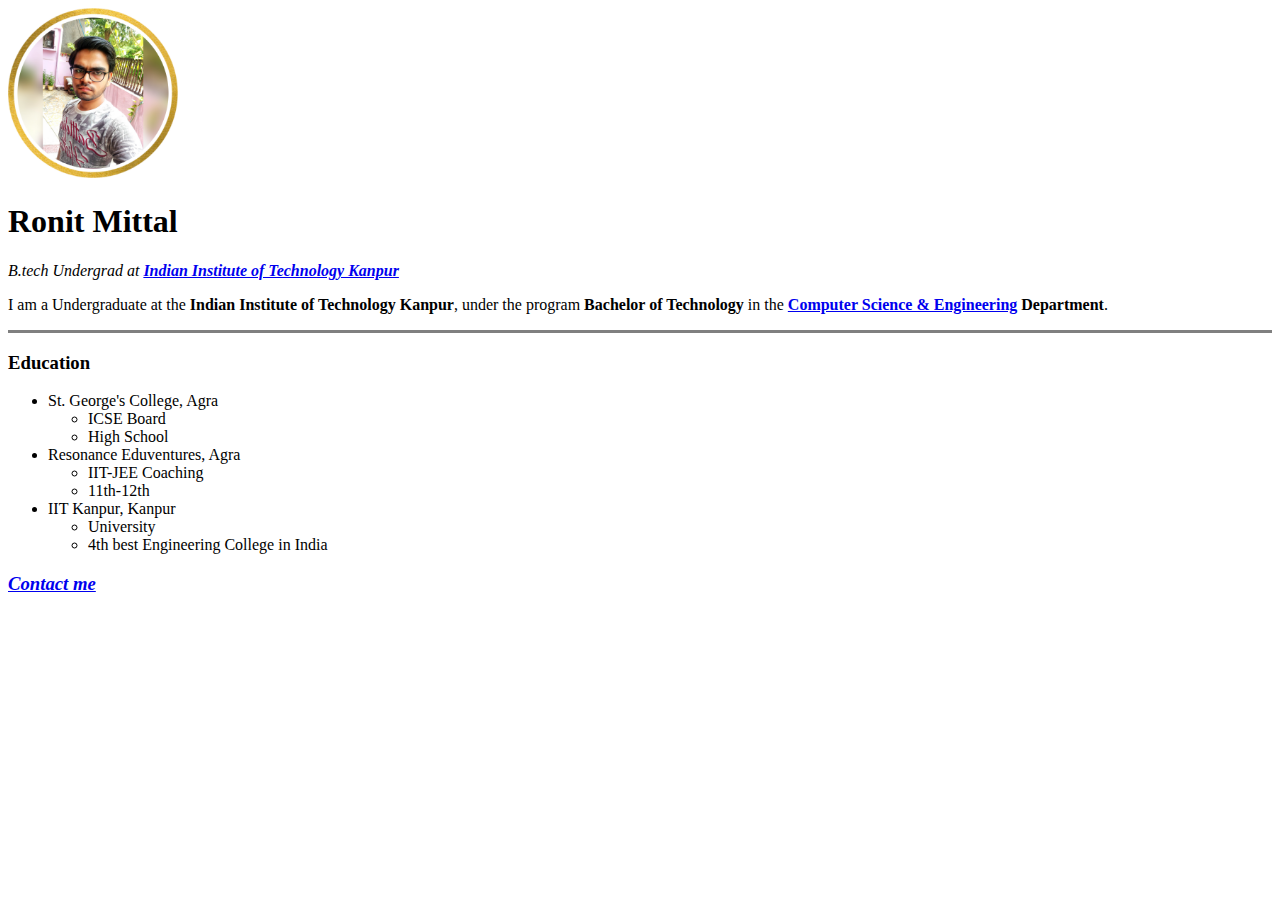
==== index.html @ f9c942b4 "Rename home_page.html to index.html" ====
<!DOCTYPE html>
<html>
  <head>
    <meta charset="utf-8" />
    <title>Ronit's Personal Site</title>
  </head>
  <body>
    <img src="images/ronit.png" 
    alt="Ronit Mittal's Profile Picture"
    height="170"
    width="170">
    <h1>Ronit Mittal</h1>
    <p><em>B.tech Undergrad at <strong><a href="https://www.iitk.ac.in/">Indian Institute of Technology Kanpur</a></strong></em></p>
    <p>I am a Undergraduate at the <strong>Indian Institute of Technology Kanpur</strong>, under the program <strong>Bachelor of Technology</strong> in the <strong><a href="https://www.cse.iitk.ac.in/">Computer Science & Engineering</a> Department</strong>.</p>
    <hr size="3" noshade>
    <h3>Education</h3>
    <ul>
      <li>St. George's College, Agra</li>
      <ul>
        <li>ICSE Board</li>
        <li>High School</li>
      </ul>
      <li>Resonance Eduventures, Agra</li>
      <ul>
        <li>IIT-JEE Coaching</li>
        <li>11th-12th</li>
      </ul>
      <li>IIT Kanpur, Kanpur</li>
      <ul>
        <li>University</li>
        <li>4th best Engineering College in India</li>
      </ul>
    </ul >
    <a href="contact_me.html"><h3><em>Contact me</em></h3></a>
  </body>
</html>
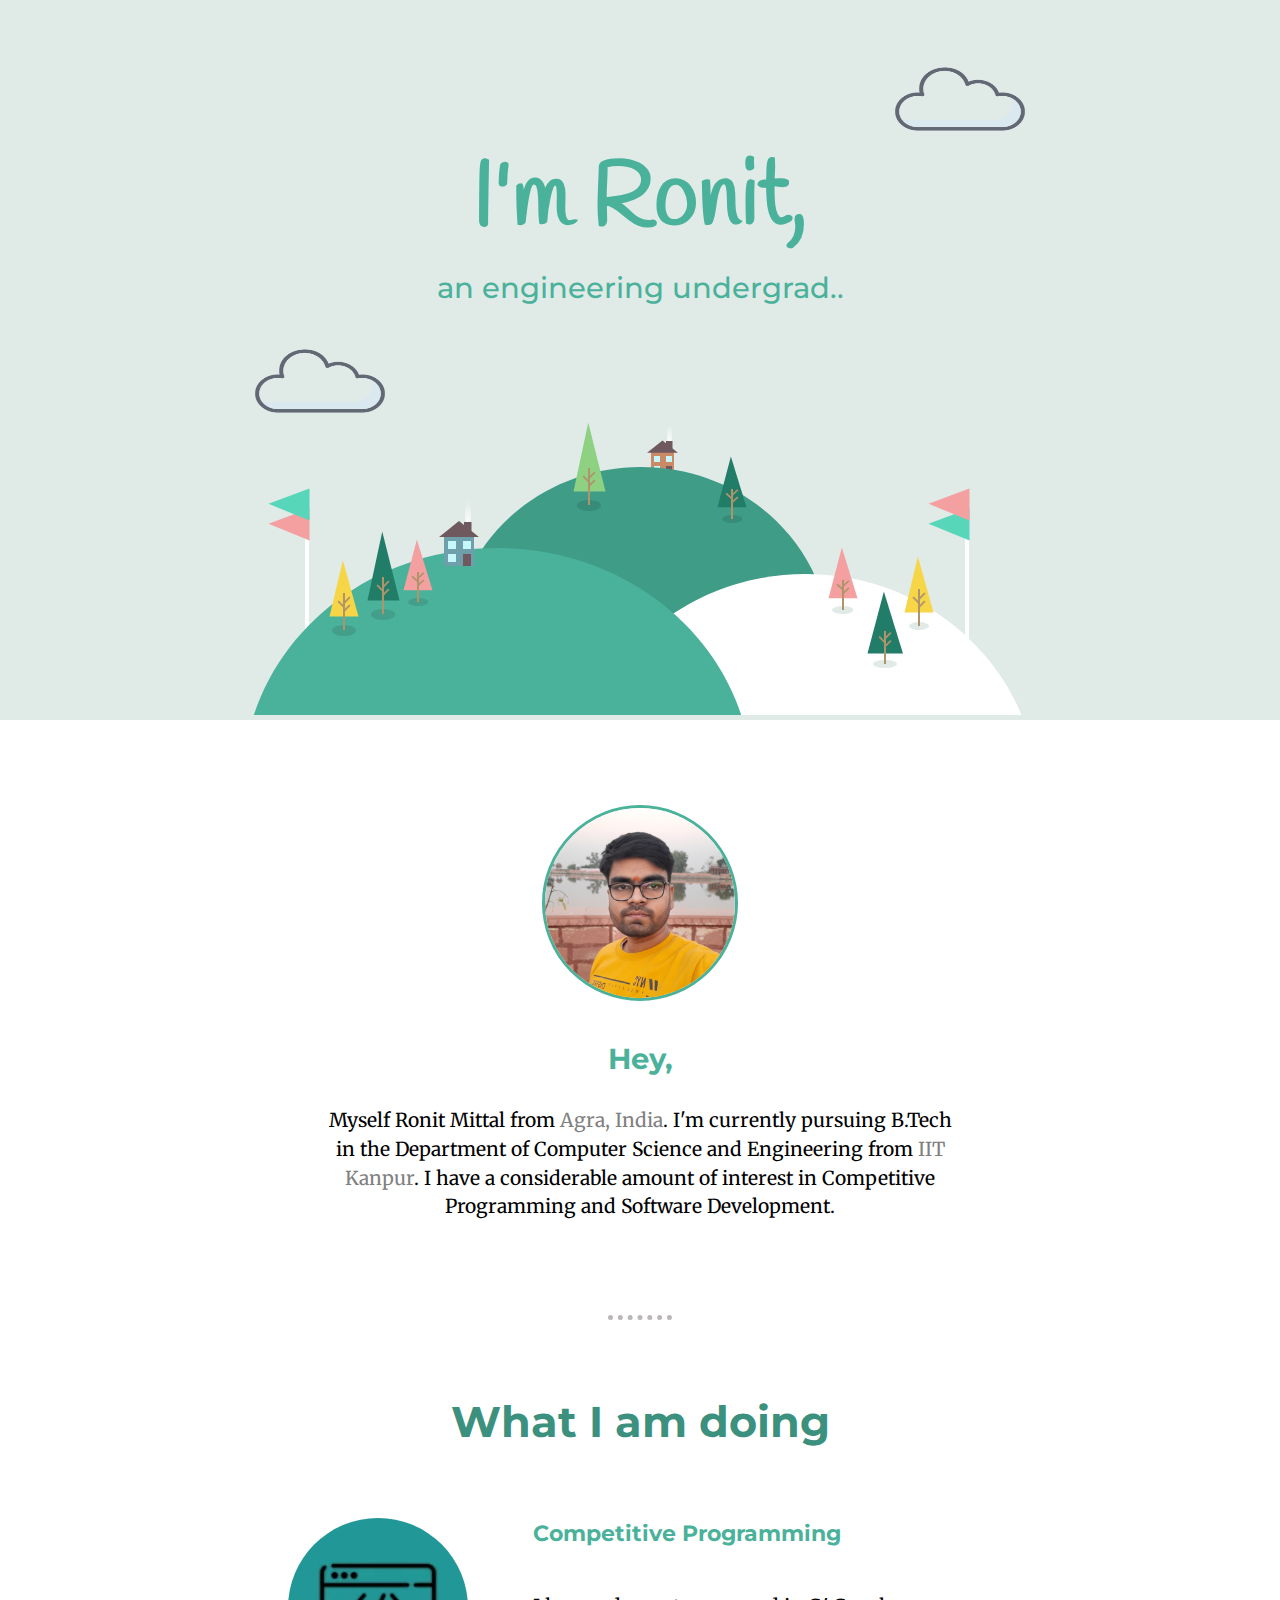
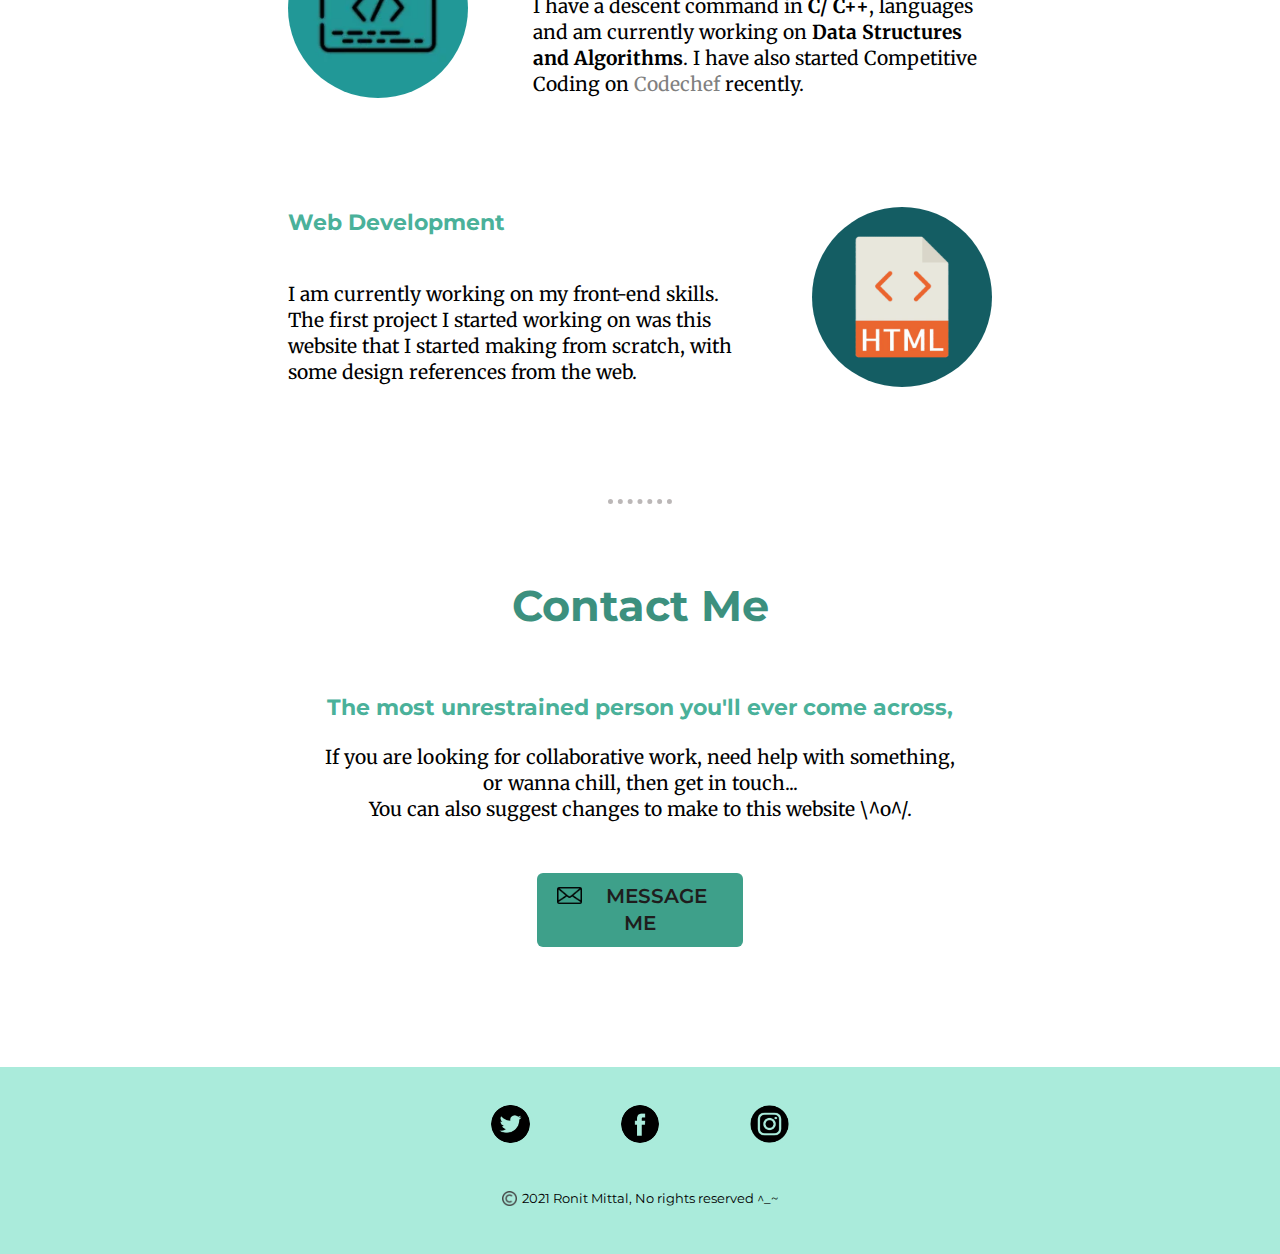
==== commit d3dbfcc7: "Add files via upload" ====
--- a/index.html
+++ b/index.html
@@ -1,36 +1,68 @@
 <!DOCTYPE html>
-<html>
-  <head>
-    <meta charset="utf-8" />
-    <title>Ronit's Personal Site</title>
-  </head>
-  <body>
-    <img src="images/ronit.png" 
-    alt="Ronit Mittal's Profile Picture"
-    height="170"
-    width="170">
-    <h1>Ronit Mittal</h1>
-    <p><em>B.tech Undergrad at <strong><a href="https://www.iitk.ac.in/">Indian Institute of Technology Kanpur</a></strong></em></p>
-    <p>I am a Undergraduate at the <strong>Indian Institute of Technology Kanpur</strong>, under the program <strong>Bachelor of Technology</strong> in the <strong><a href="https://www.cse.iitk.ac.in/">Computer Science & Engineering</a> Department</strong>.</p>
-    <hr size="3" noshade>
-    <h3>Education</h3>
-    <ul>
-      <li>St. George's College, Agra</li>
-      <ul>
-        <li>ICSE Board</li>
-        <li>High School</li>
-      </ul>
-      <li>Resonance Eduventures, Agra</li>
-      <ul>
-        <li>IIT-JEE Coaching</li>
-        <li>11th-12th</li>
-      </ul>
-      <li>IIT Kanpur, Kanpur</li>
-      <ul>
-        <li>University</li>
-        <li>4th best Engineering College in India</li>
-      </ul>
-    </ul >
-    <a href="contact_me.html"><h3><em>Contact me</em></h3></a>
-  </body>
-</html>
+<html lang="en">
+<head>
+    <meta charset="UTF-8">
+    <meta http-equiv="X-UA-Compatible" content="IE=edge">
+    <meta name="viewport" content="width=device-width, initial-scale=1.0">
+    <title>Ronit Mittal</title>
+    <link rel="preconnect" href="https://fonts.googleapis.com">
+    <link rel="preconnect" href="https://fonts.gstatic.com" crossorigin>
+    <link href="https://fonts.googleapis.com/css2?family=Handlee&family=Merriweather:wght@300&family=Montserrat&family=Sacramento&display=swap" rel="stylesheet">
+    <link rel="stylesheet" href="CSS/style.css">
+    <link rel="icon" href="images/ronit.png">
+</head>
+<body>
+    <div class="top-container">
+        <img class="clouds" id="top-cloud" src="images/cloud.png" alt="cloud-image">
+        <h1>I'm Ronit,</h1>
+        <h2 style="font-weight: 500;">an engineering undergrad..</h2>
+        <img class="clouds" id="bottom-cloud" src="images/cloud.png" alt="cloud-image">
+        <img class="land" src="images/land.svg" alt="land-image">
+    </div>
+    <div class="middle-container">
+        <img id="Profile-Picture" src="images/mittal.jpg" alt="Ronit Mittal's Profile Picture">
+        <h2 style="margin-bottom: 30px;">
+            Hey,
+        </h2>
+        <p class="about-me">Myself Ronit Mittal from <a href="https://en.wikipedia.org/wiki/Agra" class="Agra" target="_blank">Agra, India</a>. I'm currently pursuing B.Tech in the Department of Computer Science and Engineering from <a class="Agra" href="https://www.iitk.ac.in/" target="_blank">IIT Kanpur</a>. I have a considerable amount of interest in Competitive Programming and Software Development.
+        </p>
+        <hr>
+        <h2 style="font-size: 2.7rem; margin-top: 19.2px; margin-bottom: 70px; color: #3c907e;" >What I am doing</h2>
+        <div class="skill-row-1">
+            <img class="Skills-1" src="images/coding.webp" alt="Artistic image to represent Coding.">
+            <div>
+                <h3 style="margin: 0;">Competitive Programming</h3>
+                <br>
+                <p>I have a descent command in <strong>C/ C++</strong>, languages and am currently working on <strong>Data Structures and Algorithms</Strong>. I have also started Competitive Coding on <a href="https://www.codechef.com/" class="Agra" target="_blanks">Codechef</a> recently.</p>
+            </div>
+        </div>
+        <div class="skill-row-2">
+            <img class="Skills-2" src="images/web.gif" alt="Artistic image to represent Web Development.">
+            <div>
+                <h3 style="margin: 0;">Web Development</h3>
+                <br>
+                <p>I am currently working on my front-end skills. The first project I started working on was this website that I started making from scratch, with some design references from the web.</p>
+            </div>
+        </div>
+        <hr>
+        <h2 style="font-size: 2.7rem; margin-top: 19.2px; margin-bottom: 60px; color: #3c907e;" >Contact Me</h2>
+        <div class="contact-me">
+            <h3 style="margin-top: 0">The most unrestrained person you'll ever come across,</h3>
+            <p>If you are looking for collaborative work, need help with something, or wanna chill, then get in touch...
+                <br>
+                You can also suggest changes to make to this website \^o^/.
+            </p>
+            <div class="btn">
+                <a id="btn-anchor" href="mailto:mittalronit897@gmail.com"><img style="margin-right: 8px;" src="images/message.png" alt="mail" class="mail">MESSAGE ME</a>
+            </div>
+        </div>
+    </div>
+    <div class="bottom-container">
+        <a href="https://twitter.com/RonitMittal_26" target="_blank"><img class="links" src="images/twitter.png" alt="Twitter"></a>
+        <a href="https://www.facebook.com/ronit.mittal.56614" target="_blank"><img class="links" src="images/facebook.png" alt="Twitter"></a>
+        <a href="https://www.instagram.com/ronit_mittal26/" target="_blank"><img class="links" src="images/instagram.png" alt="Twitter"></a>
+        <br>
+        <p class="copyright"><img src="images/copyright-symbol.png" id="symbol" alt="copyright"> 2021 <a>Ronit Mittal</a>, No rights reserved ^_~</p>
+    </div>
+</body>
+</html>--- a/CSS/style.css
+++ b/CSS/style.css
@@ -0,0 +1,181 @@
+body{
+    background-color: grey;
+    margin: 0px;
+    text-align: center;
+    font-family: 'Merriweather', serif;
+    font-size: 1.2em;
+}
+h1{
+    color: #4AB19A;
+    margin-top: 40px;
+    margin-bottom: 0px;
+    font-size: 5.625rem;
+    /* font-family: 'Sacramento', cursive; */
+    font-family: 'Handlee', cursive;
+}
+h2{
+    color: #4AB19A;
+    font-family: 'Montserrat', sans-serif;
+    margin-top: 10px;
+    margin-bottom: 50px;
+}
+h3{
+    color: #4AB19A;
+    font-family: 'Montserrat', sans-serif;
+}
+
+/* ******************************************************** */
+/* ******************************************************** */
+.top-container{
+    padding-top: 100px;
+    position: relative;
+    background-color: #E0EBE8
+}
+.land{
+    margin-top: 60px;
+    position: relative;
+}
+/* ****************************CLOUDS**************************** */
+.clouds{
+    height: 118px;
+    width: 140px;
+}
+#top-cloud{
+    position: absolute;
+    top: 40px;
+    right: 250px;
+}
+#bottom-cloud{
+    position: absolute;
+    bottom: 280px;
+    left:250px;
+}
+/* ****************************CLOUDS**************************** */
+
+/* ******************************************************** */
+/* ******************************************************** */
+.middle-container{
+    background-color: white;
+}
+
+/* ****************************ABOUT ME**************************** */
+#Profile-Picture{
+    margin-top: 85px;
+    margin-bottom: 25px;
+    height: 190px;
+    width: 190px;
+    border: #4AB19A;
+    border-style: solid;
+    border-width: 3px;
+    border-radius: 100%;
+}
+.about-me{
+    margin-top: 0px;
+    display: inline-block;
+    width: 50%;
+    line-height: 1.5;
+}
+.Agra{
+    text-decoration: none;
+    color: grey;
+}
+.Agra:hover{
+    text-decoration: underline;
+    color: #4AB19A;
+}
+hr{
+    width: 5%;
+    border-style: dotted none none none;
+    border-width: 5px;
+    border-color: rgb(187, 183, 183);
+    margin-top: 75px;
+    margin-bottom: 75px;
+}
+.Skills-1{
+    height: 180px;
+    width: 180px;
+    border-radius: 100%;
+    float: left;
+    margin-right: 65px;
+}
+.skill-row-1{
+    margin-bottom: 90px;
+    line-height: 1.35;
+    display: inline-block;
+    text-align: left;
+    width: 55%;
+}
+.Skills-2{
+    height: 180px;
+    width: 180px;
+    border-radius: 100%;
+    float: right;    
+    /* clear === anti-float */
+    margin-left: 65px;
+}
+.skill-row-2{
+    margin-bottom: 19.2px;
+    line-height: 1.35;
+    display: inline-block;
+    text-align: left;
+    width: 55%;
+}
+.contact-me{
+    line-height: 1.35;
+    display: inline-block;
+    width: 50%;
+}
+.mail{
+    width: 25px;
+    margin: 0;
+    float: left;
+}
+.btn {
+    margin: 50px auto 120px auto;
+    width: 26%;
+    border-radius: 6px;
+    font-family: 'Montserrat', sans-serif;
+    background: #3EA08A;
+    padding: 10px 20px 10px 20px;
+}
+.btn:hover {
+    background: #2A8B7A;
+}
+#btn-anchor{
+    color: rgb(31, 29, 29);
+    text-decoration: none;
+    font-weight: 600;
+    font-size: 20px;
+}
+/* ****************************ABOUT ME**************************** */
+/* ****************************FOOTER**************************** */
+.bottom-container{
+    background-color: #aaebdb;
+    padding-top: 35px;
+    padding-bottom: 35px;
+}
+.links{
+    width: 3%;
+    border-radius: 100%;
+    border-width: 3px;
+    border-style: solid;
+    border-color: #aaebdb;
+    margin: 0 40px 0 40px;
+}
+.links:hover{
+    background-color: #2A8B7A;
+    border-style: solid;
+    border-width: 3px;
+    border-color: #2A8B7A;
+}
+.copyright{
+    margin-top: 40px;
+    font-family: 'Montserrat', sans-serif;;
+    font-size: 0.8rem;
+    display: inline-block;
+}
+#symbol{
+    float: left;
+    width: 15px;
+    margin-right: 5px;
+}